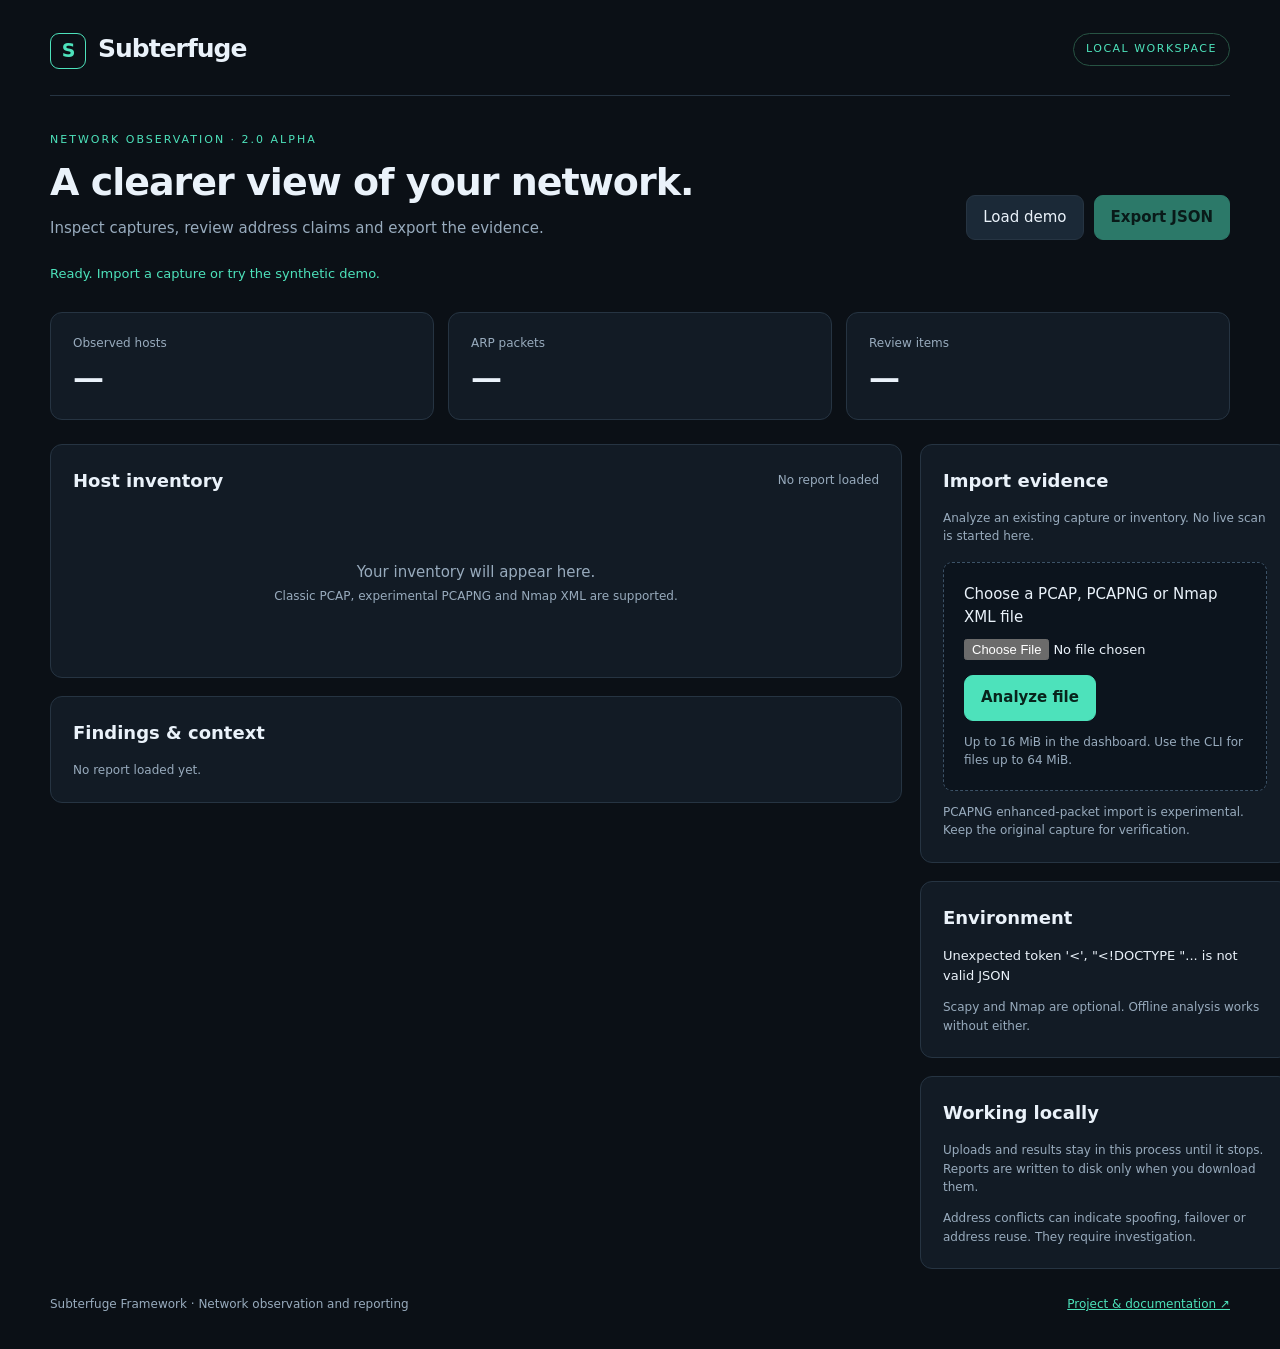
==== src/subterfuge/static/index.html @ 8271bf40 "feat: extend offline PCAPNG and passive name-resolution validation" ====
<!doctype html>
<html lang="en">
<head>
<meta charset="utf-8"><meta name="viewport" content="width=device-width,initial-scale=1">
<title>Subterfuge · Network workspace</title>
<style nonce="__TOKEN__">
:root{color-scheme:dark;--bg:#0b1016;--panel:#121b25;--line:#263442;--text:#eaf2fa;--muted:#98abbd;--accent:#4de2bb;--warn:#f4c26a}
*{box-sizing:border-box}body{margin:0;font:15px/1.55 system-ui,sans-serif;background:var(--bg);color:var(--text)}button,input{font:inherit}button,a{touch-action:manipulation}button{border:1px solid var(--line);border-radius:9px;padding:10px 16px;background:#1b2937;color:var(--text);cursor:pointer}button:hover{border-color:var(--accent)}button:disabled{opacity:.5;cursor:wait}button.primary{background:var(--accent);border-color:var(--accent);color:#08241c;font-weight:700}a{color:var(--accent)}button:focus-visible,a:focus-visible,input:focus-visible{outline:2px solid var(--accent);outline-offset:4px}.shell{max-width:1240px;margin:auto;padding:30px}header{display:flex;align-items:center;justify-content:space-between;gap:20px;padding-bottom:26px;border-bottom:1px solid var(--line)}.brand{font-size:25px;font-weight:800;letter-spacing:-1px}.mark{display:inline-grid;place-items:center;width:36px;height:36px;border:1px solid var(--accent);border-radius:9px;color:var(--accent);margin-right:12px;font-size:19px}.badge{font:11px/1.5 system-ui,sans-serif;letter-spacing:1.5px;color:var(--accent);border:1px solid #275343;border-radius:20px;padding:7px 12px}.intro{display:flex;align-items:flex-end;justify-content:space-between;gap:24px;margin:35px 0 24px}h1{font-size:clamp(26px,4vw,38px);line-height:1.18;letter-spacing:-1px;margin:0 0 12px}h2{font-size:18px;margin:0 0 14px}p{margin:0;color:var(--muted)}.eyebrow{font-size:11px;letter-spacing:2px;color:var(--accent);margin-bottom:12px}.actions{display:flex;gap:10px;flex-wrap:wrap}.metrics{display:grid;grid-template-columns:repeat(3,1fr);gap:14px;margin:24px 0}.metric,.panel{border:1px solid var(--line);background:var(--panel);border-radius:12px}.metric{padding:18px 22px}.metric span{color:var(--muted);font-size:12px}.metric strong{display:block;font-size:31px;line-height:1.5}.workspace{display:grid;grid-template-columns:1fr 310px;gap:18px}.panel{padding:22px}.stack{display:grid;gap:18px;align-content:start}.drop{border:1px dashed #3c5267;border-radius:9px;padding:20px;background:#0c141d;margin-top:16px}.drop input{max-width:100%;font-size:13px;margin:10px 0 15px}.note{font-size:12px;margin-top:12px}.section-head{display:flex;justify-content:space-between;align-items:center;gap:15px;margin-bottom:18px}.section-head h2{margin:0}.source{font-size:12px;color:var(--muted);overflow-wrap:anywhere}.table-wrap{overflow:auto}table{width:100%;border-collapse:collapse;text-align:left;font-size:13px}th{color:var(--muted);font-size:11px;letter-spacing:.7px;text-transform:uppercase;font-weight:500;border-bottom:1px solid var(--line);padding:12px 10px}td{border-bottom:1px solid #20303e;padding:14px 10px;vertical-align:top;overflow-wrap:anywhere}td:first-child{font-family:ui-monospace,monospace;color:var(--accent)}.empty{text-align:center;padding:48px 15px;color:var(--muted)}.finding{border-left:3px solid var(--warn);padding:12px 14px;background:#252419;border-radius:4px;margin-top:12px;font-size:13px}.finding p{margin-top:6px;font-size:12px}.health{font-size:13px;display:grid;gap:12px}.health div{display:flex;justify-content:space-between;gap:12px}.health span{color:var(--muted)}.health b{font-weight:500}.status{min-height:24px;font-size:13px;color:var(--accent);margin:14px 0}.status.error{color:#ff9b9b}.warning{font-size:12px;margin-top:10px;color:var(--warn)}footer{font-size:12px;color:var(--muted);margin:26px 0 5px;display:flex;justify-content:space-between;gap:15px}.hidden{display:none}.sub{font-size:12px;color:var(--muted)}
@media(max-width:840px){.workspace{grid-template-columns:1fr}.stack{grid-template-columns:1fr 1fr}.intro{align-items:flex-start;flex-direction:column}.shell{padding:20px}}
@media(max-width:540px){.stack{grid-template-columns:1fr}.metrics{gap:8px}.metric{padding:12px}.metric strong{font-size:25px}.badge{font-size:9px}.brand{font-size:21px}.mark{margin-right:7px}footer{flex-direction:column}}
</style>
</head>
<body>
<main class="shell">
<header><div class="brand"><span class="mark" aria-hidden="true">S</span>Subterfuge</div><span class="badge">LOCAL WORKSPACE</span></header>
<section class="intro"><div><div class="eyebrow">NETWORK OBSERVATION · 2.0 ALPHA</div><h1>A clearer view of your network.</h1><p>Inspect captures, review address claims and export the evidence.</p></div><div class="actions"><button id="demo">Load demo</button><button id="download" class="primary" disabled>Export JSON</button></div></section>
<div id="status" class="status" role="status" aria-live="polite">Ready. Import a capture or try the synthetic demo.</div>
<section class="metrics" aria-label="Report summary"><div class="metric"><span>Observed hosts</span><strong id="hosts">—</strong></div><div class="metric"><span id="activity-label">ARP packets</span><strong id="activity">—</strong></div><div class="metric"><span>Review items</span><strong id="findings-count">—</strong></div></section>
<div class="workspace">
<div class="stack">
<section class="panel"><div class="section-head"><h2>Host inventory</h2><span id="source" class="source">No report loaded</span></div><div class="table-wrap"><table id="inventory" class="hidden"><thead><tr><th>IP address</th><th>MAC address</th><th>Observation</th></tr></thead><tbody id="host-rows"></tbody></table></div><div id="empty" class="empty">Your inventory will appear here.<br><span class="sub">Classic PCAP, experimental PCAPNG and Nmap XML are supported.</span></div></section>
<section class="panel"><h2>Findings &amp; context</h2><p id="finding-empty" class="sub">No report loaded yet.</p><div id="finding-list"></div><div id="warnings"></div></section>
</div>
<aside class="stack">
<section class="panel"><h2>Import evidence</h2><p class="sub">Analyze an existing capture or inventory. No live scan is started here.</p><div class="drop"><label for="file">Choose a PCAP, PCAPNG or Nmap XML file</label><input id="file" type="file" accept=".pcap,.pcapng,.cap,.xml"><button id="analyze" class="primary">Analyze file</button><p class="note">Up to 16 MiB in the dashboard. Use the CLI for files up to 64 MiB.</p></div><p class="note">PCAPNG enhanced-packet import is experimental. Keep the original capture for verification.</p></section>
<section class="panel"><h2>Environment</h2><div class="health" id="health"><span>Checking local runtime…</span></div><p class="note">Scapy and Nmap are optional. Offline analysis works without either.</p></section>
<section class="panel"><h2>Working locally</h2><p class="sub">Uploads and results stay in this process until it stops. Reports are written to disk only when you download them.</p><p class="note">Address conflicts can indicate spoofing, failover or address reuse. They require investigation.</p></section>
</aside>
</div>
<footer><span>Subterfuge Framework · Network observation and reporting</span><a href="https://github.com/VIG-tekh-labs/Subterfuge-Framework" target="_blank" rel="noopener noreferrer">Project &amp; documentation ↗</a></footer>
</main>
<script nonce="__TOKEN__">
'use strict';
const token='__TOKEN__';
let currentReport=null;
const byId=id=>document.getElementById(id);
function status(message,error=false){byId('status').textContent=message;byId('status').classList.toggle('error',error)}
function node(tag,text,className){const element=document.createElement(tag);element.textContent=text;if(className)element.className=className;return element}
function render(report){
  currentReport=report;const hosts=report.hosts||[];const findings=report.findings||[];const inventory=report.kind==='nmap'||report.kind==='discovery';
  byId('hosts').textContent=hosts.length;byId('activity-label').textContent=inventory?'Open ports':'ARP packets';byId('activity').textContent=(inventory?report.stats.open_ports:report.stats.arp_packets)||0;byId('findings-count').textContent=findings.length;
  byId('source').textContent=report.source||'Report';byId('host-rows').replaceChildren();
  for(const host of hosts){const row=document.createElement('tr');const address=host.address||(host.addresses||[]).join(', ')||'Unknown';const ports=(host.ports||[]).filter(p=>p.state==='open').map(p=>`${p.port}/${p.protocol} ${p.service}`).join(', ');const observation=inventory?(ports||host.status):`${host.observations} ARP observations`;row.append(node('td',address),node('td',(host.mac_addresses||[]).join(', ')||'—'),node('td',observation||'—'));byId('host-rows').append(row)}
  byId('inventory').classList.toggle('hidden',!hosts.length);byId('empty').classList.toggle('hidden',Boolean(hosts.length));byId('empty').textContent='No complete host records were observed in this input.';
  byId('finding-list').replaceChildren();byId('finding-empty').textContent=findings.length?'Review the evidence and context below.':'No review items identified in this input. This does not prove the network is secure.';
  for(const finding of findings){const item=node('div',`${finding.address||''} · ${finding.message}`,'finding');item.append(node('p',finding.interpretation||''));byId('finding-list').append(item)}
  byId('warnings').replaceChildren();for(const warning of report.warnings||[])byId('warnings').append(node('p',warning,'warning'));
  byId('download').disabled=false;
}
async function request(path,options={}){const response=await fetch(path,options);const result=await response.json();if(!response.ok)throw new Error(result.error||'The request failed.');return result}
function busy(value){byId('demo').disabled=value;byId('analyze').disabled=value}
byId('analyze').addEventListener('click',async()=>{const file=byId('file').files[0];if(!file){status('Choose a capture or inventory file first.',true);return}if(file.size>16*1024*1024){status('The file exceeds 16 MiB. Use the CLI for larger files.',true);return}busy(true);status('Analyzing '+file.name+'…');try{const path=file.name.toLowerCase().endsWith('.xml')?'/api/import-nmap':'/api/analyze-pcap';const report=await request(path,{method:'POST',headers:{'X-Subterfuge-Token':token,'Content-Type':'application/octet-stream'},body:file});report.source=file.name;render(report);status('Analysis complete. Review the findings before drawing conclusions.')}catch(error){status(error.message,true)}finally{busy(false)}});
byId('demo').addEventListener('click',async()=>{busy(true);try{render(await request('/api/demo'));status('Synthetic demo loaded. No traffic was sent or captured.')}catch(error){status(error.message,true)}finally{busy(false)}});
byId('download').addEventListener('click',()=>{if(!currentReport)return;const blob=new Blob([JSON.stringify(currentReport,null,2)+'\n'],{type:'application/json'});const url=URL.createObjectURL(blob);const link=document.createElement('a');link.href=url;link.download='subterfuge-report.json';link.click();setTimeout(()=>URL.revokeObjectURL(url),1000)});
request('/api/doctor').then(info=>{byId('health').replaceChildren();for(const [label,value] of [['Python',info.python],['Interfaces',info.interfaces.length],['Scapy',info.scapy||'Not installed'],['Nmap',info.nmap?'Available':'Not installed']]){const row=document.createElement('div');row.append(node('span',label),node('b',String(value)));byId('health').append(row)}}).catch(error=>{byId('health').textContent=error.message});
request('/api/report').then(report=>{if(report.kind!=='empty'&&!currentReport)render(report)}).catch(()=>{});
</script>
</body>
</html>
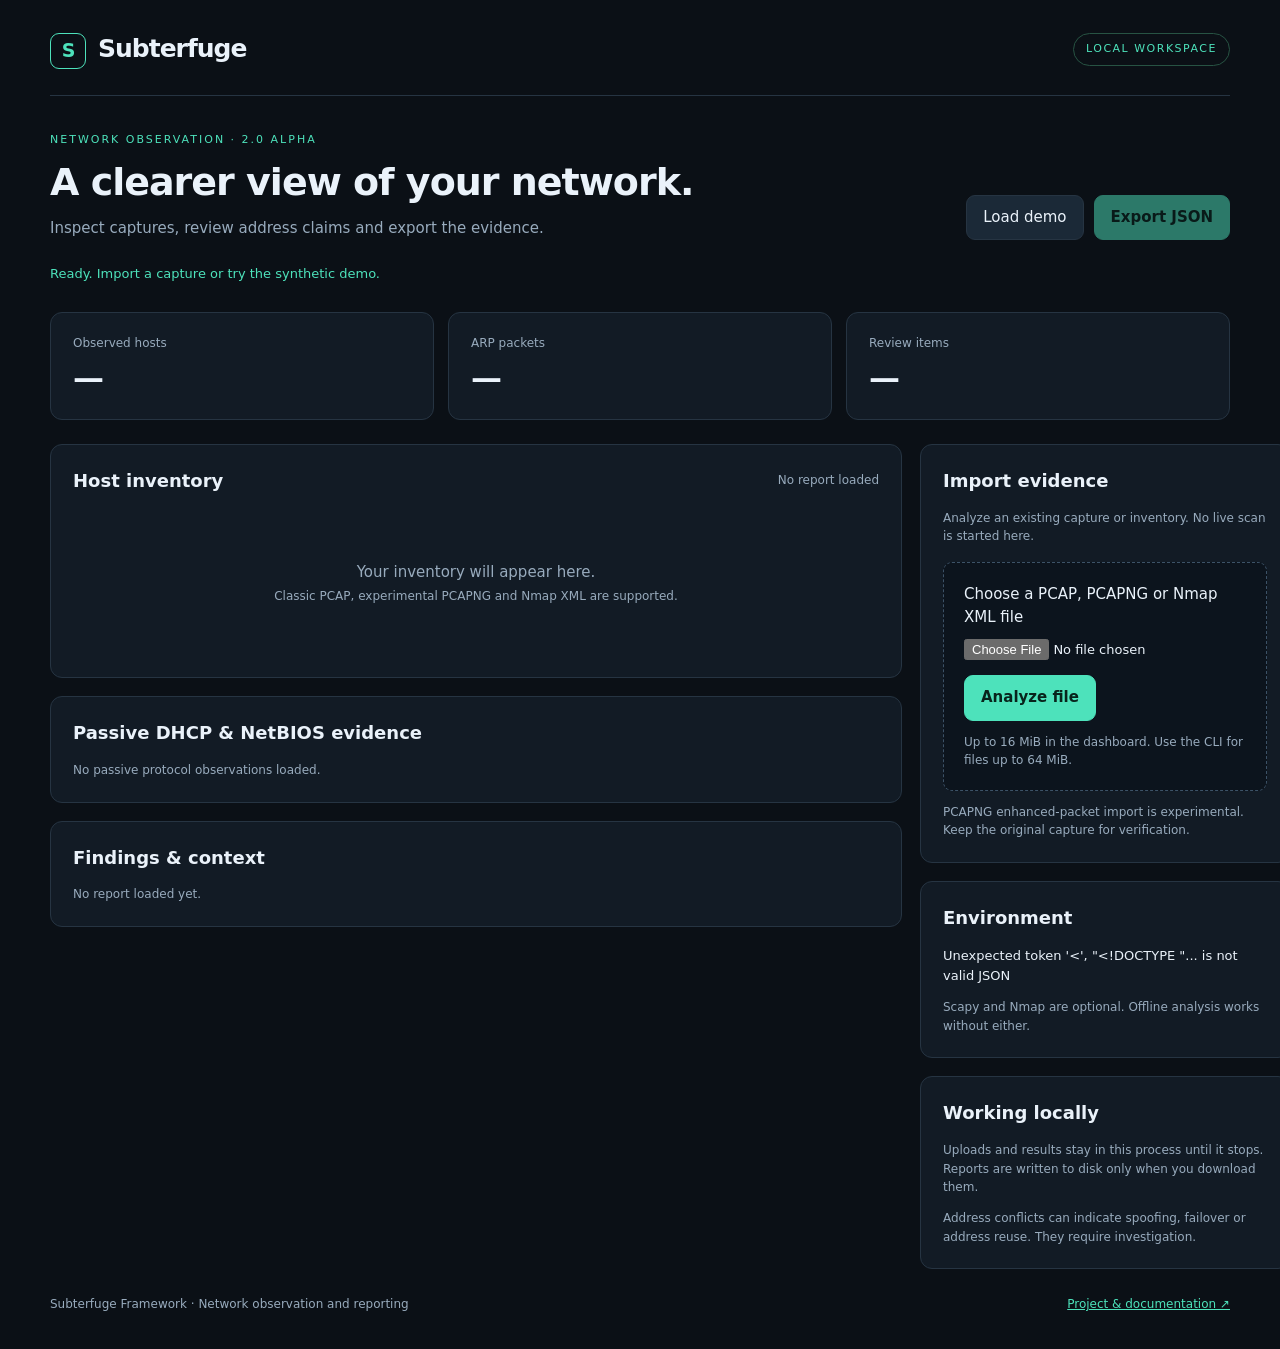
==== commit b0027fb3: "Modernize passive capture reporting; audit historical sources and remove tracked sensitive artifacts" ====
--- a/src/subterfuge/static/index.html
+++ b/src/subterfuge/static/index.html
@@ -19,6 +19,7 @@
 <div class="workspace">
 <div class="stack">
 <section class="panel"><div class="section-head"><h2>Host inventory</h2><span id="source" class="source">No report loaded</span></div><div class="table-wrap"><table id="inventory" class="hidden"><thead><tr><th>IP address</th><th>MAC address</th><th>Observation</th></tr></thead><tbody id="host-rows"></tbody></table></div><div id="empty" class="empty">Your inventory will appear here.<br><span class="sub">Classic PCAP, experimental PCAPNG and Nmap XML are supported.</span></div></section>
+<section class="panel" aria-labelledby="passive-heading"><h2 id="passive-heading">Passive DHCP &amp; NetBIOS evidence</h2><p id="passive-summary" class="sub">No passive protocol observations loaded.</p><div id="passive-list"></div></section>
 <section class="panel"><h2>Findings &amp; context</h2><p id="finding-empty" class="sub">No report loaded yet.</p><div id="finding-list"></div><div id="warnings"></div></section>
 </div>
 <aside class="stack">
@@ -42,6 +43,20 @@
   byId('source').textContent=report.source||'Report';byId('host-rows').replaceChildren();
   for(const host of hosts){const row=document.createElement('tr');const address=host.address||(host.addresses||[]).join(', ')||'Unknown';const ports=(host.ports||[]).filter(p=>p.state==='open').map(p=>`${p.port}/${p.protocol} ${p.service}`).join(', ');const observation=inventory?(ports||host.status):`${host.observations} ARP observations`;row.append(node('td',address),node('td',(host.mac_addresses||[]).join(', ')||'—'),node('td',observation||'—'));byId('host-rows').append(row)}
   byId('inventory').classList.toggle('hidden',!hosts.length);byId('empty').classList.toggle('hidden',Boolean(hosts.length));byId('empty').textContent='No complete host records were observed in this input.';
+  const passive=report.network_evidence||[];
+  byId('passive-summary').textContent=passive.length?
+    passive.length+' distinct DHCP/NetBIOS observation groups. Repeated messages are counted.':
+    'No complete DHCP/NetBIOS observations in this report.';
+  byId('passive-list').replaceChildren();
+  for(const item of passive){
+    const protocol=item.protocol==='dhcp'?'DHCP '+item.message_type:'NBNS '+item.name;
+    const context=item.protocol==='dhcp'?
+      'Server: '+(item.server_identifier||'unspecified')+(item.wpad_option_present?' · WPAD option present':''):
+      'Type: '+item.query_type+' · Name suffix: '+item.suffix;
+    const record=node('div',protocol+' · '+item.observations+' observed','finding');
+    record.append(node('p',context));
+    byId('passive-list').append(record);
+  }
   byId('finding-list').replaceChildren();byId('finding-empty').textContent=findings.length?'Review the evidence and context below.':'No review items identified in this input. This does not prove the network is secure.';
   for(const finding of findings){const item=node('div',`${finding.address||''} · ${finding.message}`,'finding');item.append(node('p',finding.interpretation||''));byId('finding-list').append(item)}
   byId('warnings').replaceChildren();for(const warning of report.warnings||[])byId('warnings').append(node('p',warning,'warning'));
@@ -56,4 +71,4 @@
 request('/api/report').then(report=>{if(report.kind!=='empty'&&!currentReport)render(report)}).catch(()=>{});
 </script>
 </body>
-</html>
+</html>
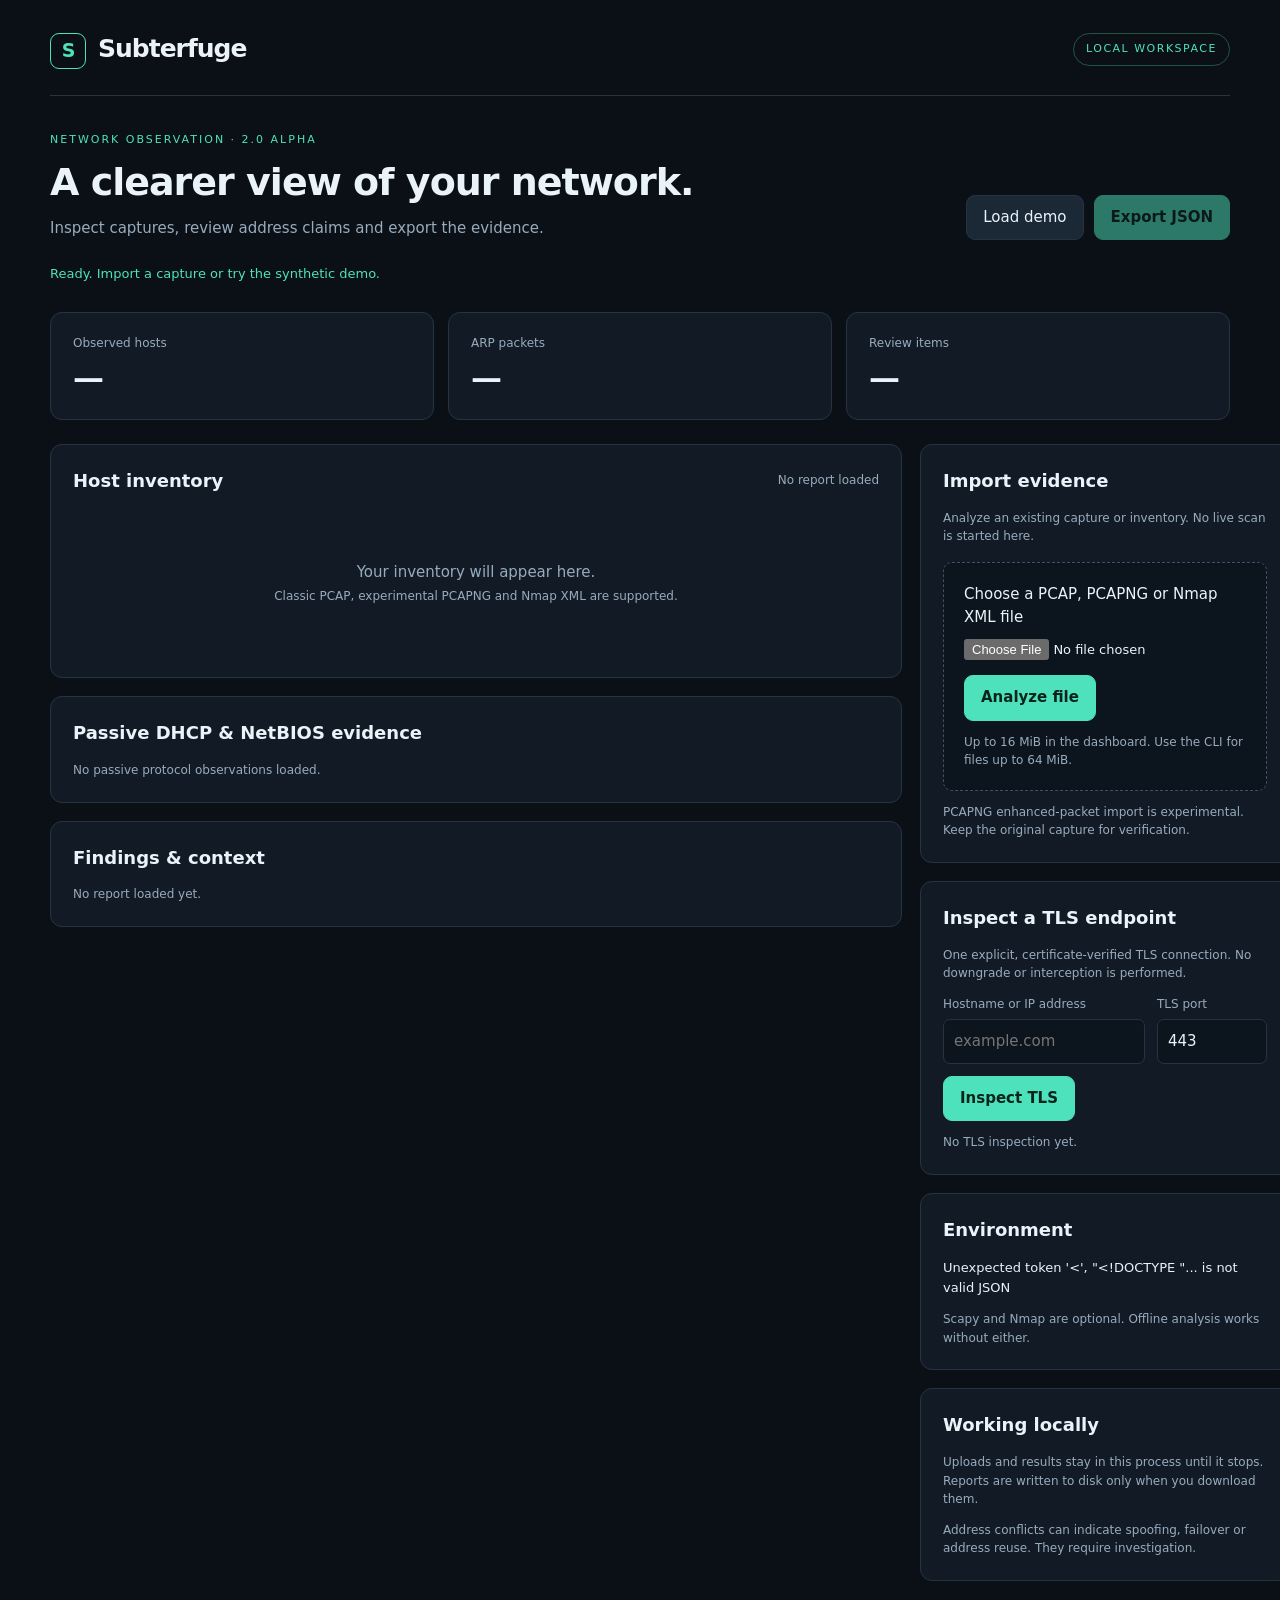
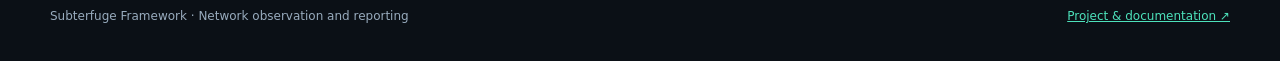
==== commit 9862b196: "feat: expose verified TLS inspection in local dashboard and advance alpha to 2.0.0a2" ====
--- a/src/subterfuge/static/index.html
+++ b/src/subterfuge/static/index.html
@@ -8,6 +8,7 @@
 *{box-sizing:border-box}body{margin:0;font:15px/1.55 system-ui,sans-serif;background:var(--bg);color:var(--text)}button,input{font:inherit}button,a{touch-action:manipulation}button{border:1px solid var(--line);border-radius:9px;padding:10px 16px;background:#1b2937;color:var(--text);cursor:pointer}button:hover{border-color:var(--accent)}button:disabled{opacity:.5;cursor:wait}button.primary{background:var(--accent);border-color:var(--accent);color:#08241c;font-weight:700}a{color:var(--accent)}button:focus-visible,a:focus-visible,input:focus-visible{outline:2px solid var(--accent);outline-offset:4px}.shell{max-width:1240px;margin:auto;padding:30px}header{display:flex;align-items:center;justify-content:space-between;gap:20px;padding-bottom:26px;border-bottom:1px solid var(--line)}.brand{font-size:25px;font-weight:800;letter-spacing:-1px}.mark{display:inline-grid;place-items:center;width:36px;height:36px;border:1px solid var(--accent);border-radius:9px;color:var(--accent);margin-right:12px;font-size:19px}.badge{font:11px/1.5 system-ui,sans-serif;letter-spacing:1.5px;color:var(--accent);border:1px solid #275343;border-radius:20px;padding:7px 12px}.intro{display:flex;align-items:flex-end;justify-content:space-between;gap:24px;margin:35px 0 24px}h1{font-size:clamp(26px,4vw,38px);line-height:1.18;letter-spacing:-1px;margin:0 0 12px}h2{font-size:18px;margin:0 0 14px}p{margin:0;color:var(--muted)}.eyebrow{font-size:11px;letter-spacing:2px;color:var(--accent);margin-bottom:12px}.actions{display:flex;gap:10px;flex-wrap:wrap}.metrics{display:grid;grid-template-columns:repeat(3,1fr);gap:14px;margin:24px 0}.metric,.panel{border:1px solid var(--line);background:var(--panel);border-radius:12px}.metric{padding:18px 22px}.metric span{color:var(--muted);font-size:12px}.metric strong{display:block;font-size:31px;line-height:1.5}.workspace{display:grid;grid-template-columns:1fr 310px;gap:18px}.panel{padding:22px}.stack{display:grid;gap:18px;align-content:start}.drop{border:1px dashed #3c5267;border-radius:9px;padding:20px;background:#0c141d;margin-top:16px}.drop input{max-width:100%;font-size:13px;margin:10px 0 15px}.note{font-size:12px;margin-top:12px}.section-head{display:flex;justify-content:space-between;align-items:center;gap:15px;margin-bottom:18px}.section-head h2{margin:0}.source{font-size:12px;color:var(--muted);overflow-wrap:anywhere}.table-wrap{overflow:auto}table{width:100%;border-collapse:collapse;text-align:left;font-size:13px}th{color:var(--muted);font-size:11px;letter-spacing:.7px;text-transform:uppercase;font-weight:500;border-bottom:1px solid var(--line);padding:12px 10px}td{border-bottom:1px solid #20303e;padding:14px 10px;vertical-align:top;overflow-wrap:anywhere}td:first-child{font-family:ui-monospace,monospace;color:var(--accent)}.empty{text-align:center;padding:48px 15px;color:var(--muted)}.finding{border-left:3px solid var(--warn);padding:12px 14px;background:#252419;border-radius:4px;margin-top:12px;font-size:13px}.finding p{margin-top:6px;font-size:12px}.health{font-size:13px;display:grid;gap:12px}.health div{display:flex;justify-content:space-between;gap:12px}.health span{color:var(--muted)}.health b{font-weight:500}.status{min-height:24px;font-size:13px;color:var(--accent);margin:14px 0}.status.error{color:#ff9b9b}.warning{font-size:12px;margin-top:10px;color:var(--warn)}footer{font-size:12px;color:var(--muted);margin:26px 0 5px;display:flex;justify-content:space-between;gap:15px}.hidden{display:none}.sub{font-size:12px;color:var(--muted)}
 @media(max-width:840px){.workspace{grid-template-columns:1fr}.stack{grid-template-columns:1fr 1fr}.intro{align-items:flex-start;flex-direction:column}.shell{padding:20px}}
 @media(max-width:540px){.stack{grid-template-columns:1fr}.metrics{gap:8px}.metric{padding:12px}.metric strong{font-size:25px}.badge{font-size:9px}.brand{font-size:21px}.mark{margin-right:7px}footer{flex-direction:column}}
+.tls-fields{display:grid;grid-template-columns:minmax(0,1fr) 110px;gap:12px;margin:12px 0}.tls-fields label{display:block;color:var(--muted);font-size:12px;margin-bottom:5px}.tls-fields input{width:100%;min-width:0;background:#0c141d;color:var(--text);border:1px solid var(--line);border-radius:7px;padding:10px}.tls-fields input:focus-visible{outline:2px solid var(--accent)}@media(max-width:540px){.tls-fields{grid-template-columns:1fr}}
 </style>
 </head>
 <body>
@@ -24,6 +25,7 @@
 </div>
 <aside class="stack">
 <section class="panel"><h2>Import evidence</h2><p class="sub">Analyze an existing capture or inventory. No live scan is started here.</p><div class="drop"><label for="file">Choose a PCAP, PCAPNG or Nmap XML file</label><input id="file" type="file" accept=".pcap,.pcapng,.cap,.xml"><button id="analyze" class="primary">Analyze file</button><p class="note">Up to 16 MiB in the dashboard. Use the CLI for files up to 64 MiB.</p></div><p class="note">PCAPNG enhanced-packet import is experimental. Keep the original capture for verification.</p></section>
+<section class="panel" aria-labelledby="tls-heading"><h2 id="tls-heading">Inspect a TLS endpoint</h2><p class="sub">One explicit, certificate-verified TLS connection. No downgrade or interception is performed.</p><div class="tls-fields"><div><label for="tls-host">Hostname or IP address</label><input id="tls-host" type="text" autocomplete="off" placeholder="example.com" maxlength="253"></div><div><label for="tls-port">TLS port</label><input id="tls-port" type="number" min="1" max="65535" value="443"></div></div><button id="tls-inspect" class="primary">Inspect TLS</button><p id="tls-status" class="note" role="status" aria-live="polite">No TLS inspection yet.</p></section>
 <section class="panel"><h2>Environment</h2><div class="health" id="health"><span>Checking local runtime…</span></div><p class="note">Scapy and Nmap are optional. Offline analysis works without either.</p></section>
 <section class="panel"><h2>Working locally</h2><p class="sub">Uploads and results stay in this process until it stops. Reports are written to disk only when you download them.</p><p class="note">Address conflicts can indicate spoofing, failover or address reuse. They require investigation.</p></section>
 </aside>
@@ -38,11 +40,11 @@
 function status(message,error=false){byId('status').textContent=message;byId('status').classList.toggle('error',error)}
 function node(tag,text,className){const element=document.createElement(tag);element.textContent=text;if(className)element.className=className;return element}
 function render(report){
-  currentReport=report;const hosts=report.hosts||[];const findings=report.findings||[];const inventory=report.kind==='nmap'||report.kind==='discovery';
-  byId('hosts').textContent=hosts.length;byId('activity-label').textContent=inventory?'Open ports':'ARP packets';byId('activity').textContent=(inventory?report.stats.open_ports:report.stats.arp_packets)||0;byId('findings-count').textContent=findings.length;
+  currentReport=report;const hosts=report.hosts||[];const findings=report.findings||[];const inventory=report.kind==='nmap'||report.kind==='discovery';const tls=report.kind==='tls';
+  byId('hosts').textContent=hosts.length;byId('activity-label').textContent=tls?'Verified TLS':inventory?'Open ports':'ARP packets';byId('activity').textContent=tls?(report.tls?.certificate_verified?1:0):((inventory?report.stats.open_ports:report.stats.arp_packets)||0);byId('findings-count').textContent=findings.length;
   byId('source').textContent=report.source||'Report';byId('host-rows').replaceChildren();
   for(const host of hosts){const row=document.createElement('tr');const address=host.address||(host.addresses||[]).join(', ')||'Unknown';const ports=(host.ports||[]).filter(p=>p.state==='open').map(p=>`${p.port}/${p.protocol} ${p.service}`).join(', ');const observation=inventory?(ports||host.status):`${host.observations} ARP observations`;row.append(node('td',address),node('td',(host.mac_addresses||[]).join(', ')||'—'),node('td',observation||'—'));byId('host-rows').append(row)}
-  byId('inventory').classList.toggle('hidden',!hosts.length);byId('empty').classList.toggle('hidden',Boolean(hosts.length));byId('empty').textContent='No complete host records were observed in this input.';
+  byId('inventory').classList.toggle('hidden',!hosts.length);byId('empty').classList.toggle('hidden',Boolean(hosts.length));byId('empty').textContent=tls?'TLS evidence is shown in the inspection panel and findings.':'No complete host records were observed in this input.';
   const passive=report.network_evidence||[];
   byId('passive-summary').textContent=passive.length?
     passive.length+' distinct DHCP/NetBIOS observation groups. Repeated messages are counted.':
@@ -67,6 +69,21 @@
 byId('analyze').addEventListener('click',async()=>{const file=byId('file').files[0];if(!file){status('Choose a capture or inventory file first.',true);return}if(file.size>16*1024*1024){status('The file exceeds 16 MiB. Use the CLI for larger files.',true);return}busy(true);status('Analyzing '+file.name+'…');try{const path=file.name.toLowerCase().endsWith('.xml')?'/api/import-nmap':'/api/analyze-pcap';const report=await request(path,{method:'POST',headers:{'X-Subterfuge-Token':token,'Content-Type':'application/octet-stream'},body:file});report.source=file.name;render(report);status('Analysis complete. Review the findings before drawing conclusions.')}catch(error){status(error.message,true)}finally{busy(false)}});
 byId('demo').addEventListener('click',async()=>{busy(true);try{render(await request('/api/demo'));status('Synthetic demo loaded. No traffic was sent or captured.')}catch(error){status(error.message,true)}finally{busy(false)}});
 byId('download').addEventListener('click',()=>{if(!currentReport)return;const blob=new Blob([JSON.stringify(currentReport,null,2)+'\n'],{type:'application/json'});const url=URL.createObjectURL(blob);const link=document.createElement('a');link.href=url;link.download='subterfuge-report.json';link.click();setTimeout(()=>URL.revokeObjectURL(url),1000)});
+byId('tls-inspect').addEventListener('click',async()=>{
+  const button=byId('tls-inspect');const result=byId('tls-status');
+  const host=byId('tls-host').value.trim();const port=Number(byId('tls-port').value);
+  if(!host||!Number.isInteger(port)||port<1||port>65535){result.textContent='Enter a hostname and port from 1 to 65535.';return}
+  button.disabled=true;result.textContent='Inspecting '+host+'…';
+  try{
+    const report=await request('/api/inspect-tls',{method:'POST',headers:{'X-Subterfuge-Token':token,'Content-Type':'application/json'},body:JSON.stringify({host,port,timeout:10})});
+    render(report);
+    const info=report.tls||{};
+    result.textContent=info.certificate_verified?'Verified '+(info.negotiated_version||'TLS')+' connection to '+host+':'+port+'.':
+      'Certificate could not be verified for '+host+':'+port+'. Review the findings.';
+    status('TLS inspection complete. Review the certificate-verification result.');
+  }catch(error){result.textContent=error.message;status(error.message,true)}
+  finally{button.disabled=false}
+});
 request('/api/doctor').then(info=>{byId('health').replaceChildren();for(const [label,value] of [['Python',info.python],['Interfaces',info.interfaces.length],['Scapy',info.scapy||'Not installed'],['Nmap',info.nmap?'Available':'Not installed']]){const row=document.createElement('div');row.append(node('span',label),node('b',String(value)));byId('health').append(row)}}).catch(error=>{byId('health').textContent=error.message});
 request('/api/report').then(report=>{if(report.kind!=='empty'&&!currentReport)render(report)}).catch(()=>{});
 </script>
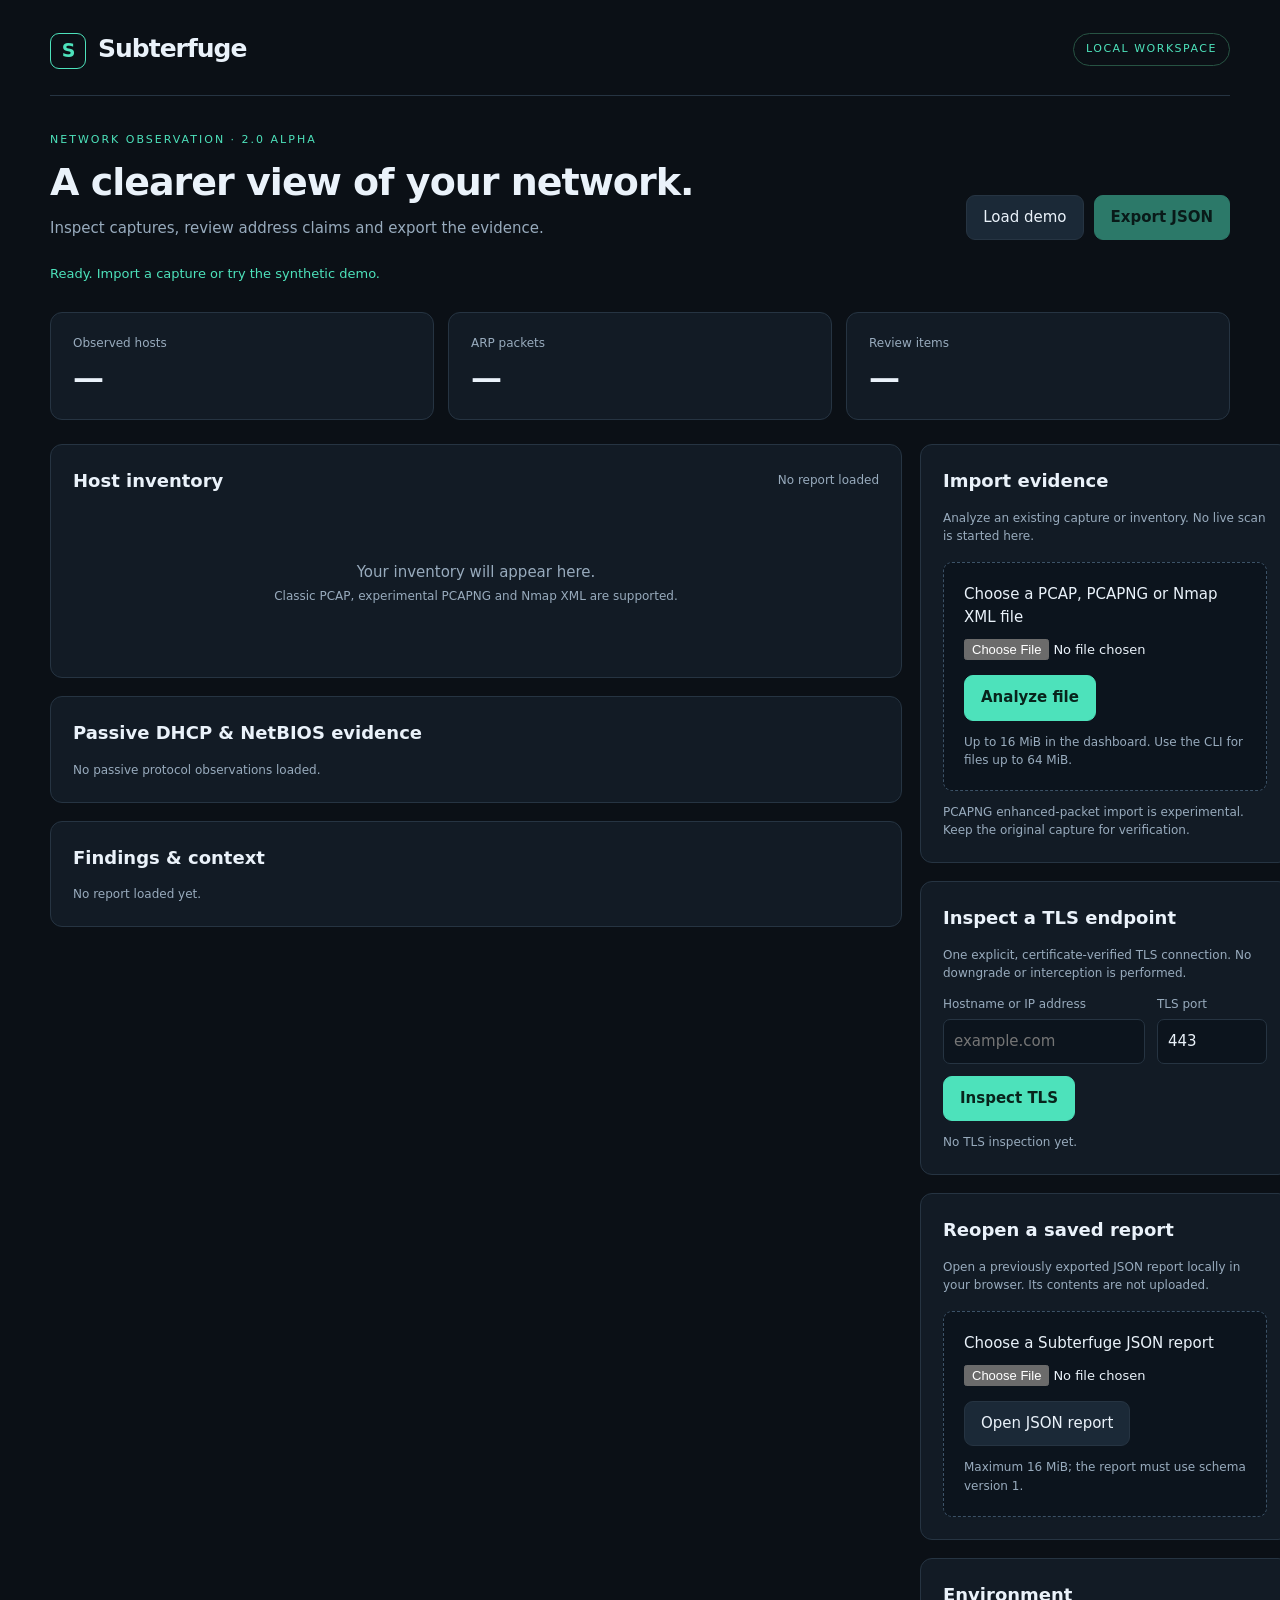
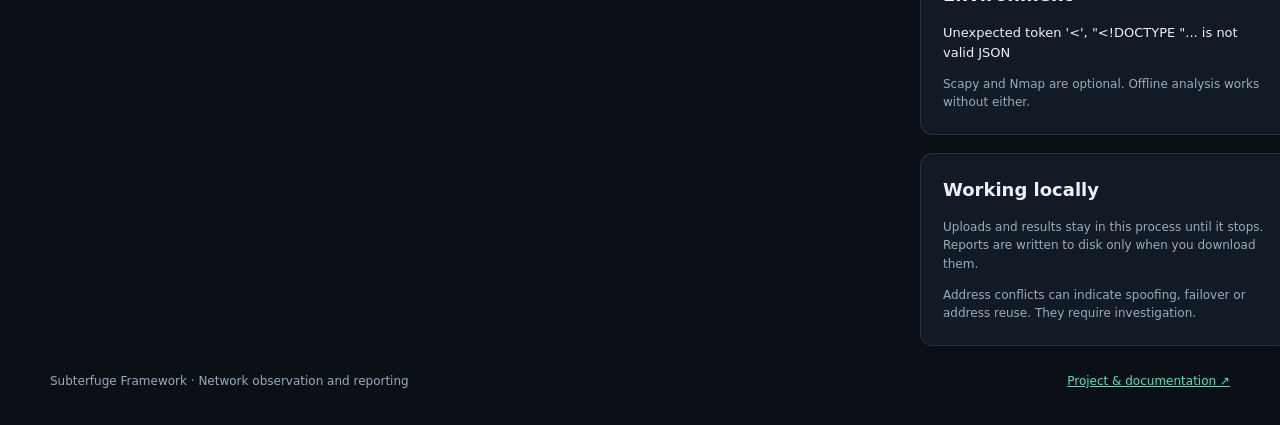
==== commit 1b584b4a: "feat: reopen saved JSON audit reports locally with strict browser validation" ====
--- a/src/subterfuge/static/index.html
+++ b/src/subterfuge/static/index.html
@@ -26,6 +26,7 @@
 <aside class="stack">
 <section class="panel"><h2>Import evidence</h2><p class="sub">Analyze an existing capture or inventory. No live scan is started here.</p><div class="drop"><label for="file">Choose a PCAP, PCAPNG or Nmap XML file</label><input id="file" type="file" accept=".pcap,.pcapng,.cap,.xml"><button id="analyze" class="primary">Analyze file</button><p class="note">Up to 16 MiB in the dashboard. Use the CLI for files up to 64 MiB.</p></div><p class="note">PCAPNG enhanced-packet import is experimental. Keep the original capture for verification.</p></section>
 <section class="panel" aria-labelledby="tls-heading"><h2 id="tls-heading">Inspect a TLS endpoint</h2><p class="sub">One explicit, certificate-verified TLS connection. No downgrade or interception is performed.</p><div class="tls-fields"><div><label for="tls-host">Hostname or IP address</label><input id="tls-host" type="text" autocomplete="off" placeholder="example.com" maxlength="253"></div><div><label for="tls-port">TLS port</label><input id="tls-port" type="number" min="1" max="65535" value="443"></div></div><button id="tls-inspect" class="primary">Inspect TLS</button><p id="tls-status" class="note" role="status" aria-live="polite">No TLS inspection yet.</p></section>
+<section class="panel" aria-labelledby="open-report-heading"><h2 id="open-report-heading">Reopen a saved report</h2><p class="sub">Open a previously exported JSON report locally in your browser. Its contents are not uploaded.</p><div class="drop"><label for="report-file">Choose a Subterfuge JSON report</label><input id="report-file" type="file" accept=".json,application/json"><button id="load-report">Open JSON report</button><p class="note">Maximum 16 MiB; the report must use schema version 1.</p></div></section>
 <section class="panel"><h2>Environment</h2><div class="health" id="health"><span>Checking local runtime…</span></div><p class="note">Scapy and Nmap are optional. Offline analysis works without either.</p></section>
 <section class="panel"><h2>Working locally</h2><p class="sub">Uploads and results stay in this process until it stops. Reports are written to disk only when you download them.</p><p class="note">Address conflicts can indicate spoofing, failover or address reuse. They require investigation.</p></section>
 </aside>
@@ -39,8 +40,26 @@
 const byId=id=>document.getElementById(id);
 function status(message,error=false){byId('status').textContent=message;byId('status').classList.toggle('error',error)}
 function node(tag,text,className){const element=document.createElement(tag);element.textContent=text;if(className)element.className=className;return element}
+function validateImportedReport(report){
+  const object=value=>value!==null&&typeof value==='object'&&!Array.isArray(value);
+  if(!object(report)||report.schema_version!==1||typeof report.kind!=='string'||!object(report.stats)||
+     !Array.isArray(report.hosts)||!Array.isArray(report.findings)||!Array.isArray(report.warnings)||
+     report.hosts.length>10000||report.findings.length>10000||report.warnings.length>10000||
+     !Array.isArray(report.network_evidence||[])||(report.network_evidence||[]).length>1024){
+    throw new Error('Invalid or unsupported Subterfuge report structure.');
+  }
+  for(const host of report.hosts){
+    if(!object(host)||!Array.isArray(host.mac_addresses||[])||!Array.isArray(host.addresses||[])||
+       !Array.isArray(host.ports||[]))throw new Error('Invalid host structure in saved report.');
+  }
+  if(report.findings.some(f=>!object(f))||report.warnings.some(w=>typeof w!=='string')||
+     (report.network_evidence||[]).some(item=>!object(item))){
+    throw new Error('Invalid findings or observations in saved report.');
+  }
+  return report;
+}
 function render(report){
-  currentReport=report;const hosts=report.hosts||[];const findings=report.findings||[];const inventory=report.kind==='nmap'||report.kind==='discovery';const tls=report.kind==='tls';
+  currentReport=report;const hosts=report.hosts||[];const findings=report.findings||[];const inventory=report.kind==='nmap'||report.kind==='discovery'||report.kind==='service_scan';const tls=report.kind==='tls';
   byId('hosts').textContent=hosts.length;byId('activity-label').textContent=tls?'Verified TLS':inventory?'Open ports':'ARP packets';byId('activity').textContent=tls?(report.tls?.certificate_verified?1:0):((inventory?report.stats.open_ports:report.stats.arp_packets)||0);byId('findings-count').textContent=findings.length;
   byId('source').textContent=report.source||'Report';byId('host-rows').replaceChildren();
   for(const host of hosts){const row=document.createElement('tr');const address=host.address||(host.addresses||[]).join(', ')||'Unknown';const ports=(host.ports||[]).filter(p=>p.state==='open').map(p=>`${p.port}/${p.protocol} ${p.service}`).join(', ');const observation=inventory?(ports||host.status):`${host.observations} ARP observations`;row.append(node('td',address),node('td',(host.mac_addresses||[]).join(', ')||'—'),node('td',observation||'—'));byId('host-rows').append(row)}
@@ -67,6 +86,18 @@
 async function request(path,options={}){const response=await fetch(path,options);const result=await response.json();if(!response.ok)throw new Error(result.error||'The request failed.');return result}
 function busy(value){byId('demo').disabled=value;byId('analyze').disabled=value}
 byId('analyze').addEventListener('click',async()=>{const file=byId('file').files[0];if(!file){status('Choose a capture or inventory file first.',true);return}if(file.size>16*1024*1024){status('The file exceeds 16 MiB. Use the CLI for larger files.',true);return}busy(true);status('Analyzing '+file.name+'…');try{const path=file.name.toLowerCase().endsWith('.xml')?'/api/import-nmap':'/api/analyze-pcap';const report=await request(path,{method:'POST',headers:{'X-Subterfuge-Token':token,'Content-Type':'application/octet-stream'},body:file});report.source=file.name;render(report);status('Analysis complete. Review the findings before drawing conclusions.')}catch(error){status(error.message,true)}finally{busy(false)}});
+byId('load-report').addEventListener('click',async()=>{
+  const file=byId('report-file').files[0];
+  if(!file){status('Select a saved Subterfuge JSON report first.',true);return}
+  if(!file.size||file.size>16*1024*1024){status('Saved report must be between 1 byte and 16 MiB.',true);return}
+  const button=byId('load-report');button.disabled=true;
+  try{
+    const saved=validateImportedReport(JSON.parse(await file.text()));
+    render(saved);
+    status('Saved report opened locally. No upload was performed.');
+  }catch(error){status(error instanceof SyntaxError?'Invalid JSON report.':error.message,true)}
+  finally{button.disabled=false}
+});
 byId('demo').addEventListener('click',async()=>{busy(true);try{render(await request('/api/demo'));status('Synthetic demo loaded. No traffic was sent or captured.')}catch(error){status(error.message,true)}finally{busy(false)}});
 byId('download').addEventListener('click',()=>{if(!currentReport)return;const blob=new Blob([JSON.stringify(currentReport,null,2)+'\n'],{type:'application/json'});const url=URL.createObjectURL(blob);const link=document.createElement('a');link.href=url;link.download='subterfuge-report.json';link.click();setTimeout(()=>URL.revokeObjectURL(url),1000)});
 byId('tls-inspect').addEventListener('click',async()=>{
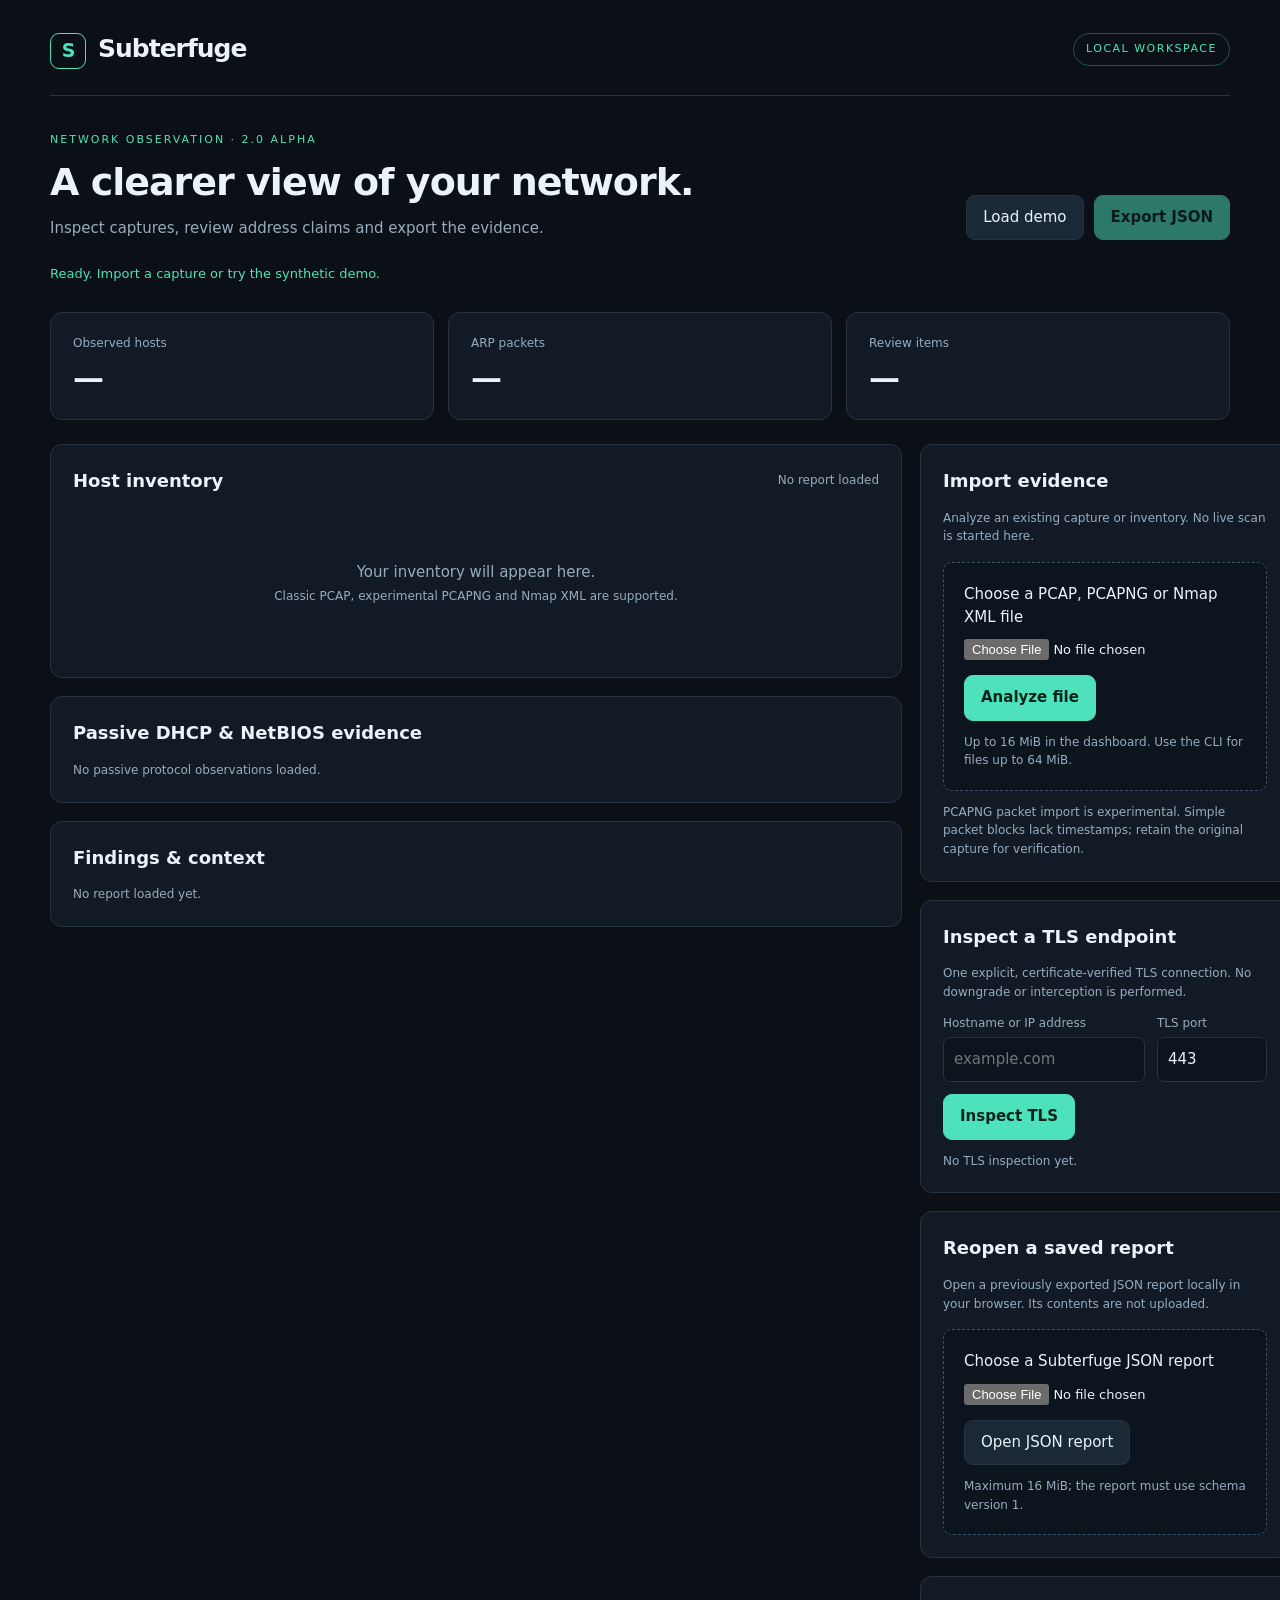
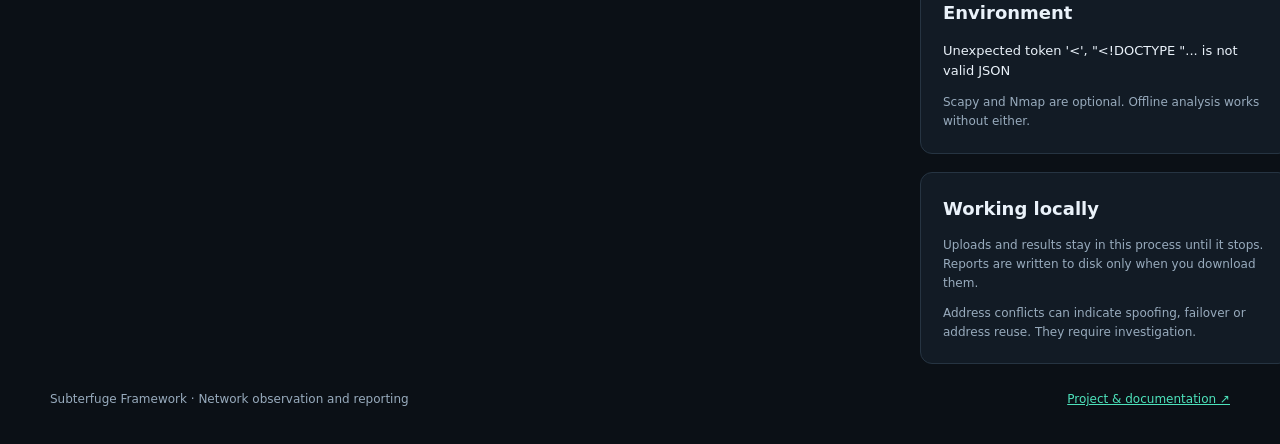
==== commit 2c98996b: "docs(ui): clarify experimental PCAPNG timestamps" ====
--- a/src/subterfuge/static/index.html
+++ b/src/subterfuge/static/index.html
@@ -24,7 +24,7 @@
 <section class="panel"><h2>Findings &amp; context</h2><p id="finding-empty" class="sub">No report loaded yet.</p><div id="finding-list"></div><div id="warnings"></div></section>
 </div>
 <aside class="stack">
-<section class="panel"><h2>Import evidence</h2><p class="sub">Analyze an existing capture or inventory. No live scan is started here.</p><div class="drop"><label for="file">Choose a PCAP, PCAPNG or Nmap XML file</label><input id="file" type="file" accept=".pcap,.pcapng,.cap,.xml"><button id="analyze" class="primary">Analyze file</button><p class="note">Up to 16 MiB in the dashboard. Use the CLI for files up to 64 MiB.</p></div><p class="note">PCAPNG enhanced-packet import is experimental. Keep the original capture for verification.</p></section>
+<section class="panel"><h2>Import evidence</h2><p class="sub">Analyze an existing capture or inventory. No live scan is started here.</p><div class="drop"><label for="file">Choose a PCAP, PCAPNG or Nmap XML file</label><input id="file" type="file" accept=".pcap,.pcapng,.cap,.xml"><button id="analyze" class="primary">Analyze file</button><p class="note">Up to 16 MiB in the dashboard. Use the CLI for files up to 64 MiB.</p></div><p class="note">PCAPNG packet import is experimental. Simple packet blocks lack timestamps; retain the original capture for verification.</p></section>
 <section class="panel" aria-labelledby="tls-heading"><h2 id="tls-heading">Inspect a TLS endpoint</h2><p class="sub">One explicit, certificate-verified TLS connection. No downgrade or interception is performed.</p><div class="tls-fields"><div><label for="tls-host">Hostname or IP address</label><input id="tls-host" type="text" autocomplete="off" placeholder="example.com" maxlength="253"></div><div><label for="tls-port">TLS port</label><input id="tls-port" type="number" min="1" max="65535" value="443"></div></div><button id="tls-inspect" class="primary">Inspect TLS</button><p id="tls-status" class="note" role="status" aria-live="polite">No TLS inspection yet.</p></section>
 <section class="panel" aria-labelledby="open-report-heading"><h2 id="open-report-heading">Reopen a saved report</h2><p class="sub">Open a previously exported JSON report locally in your browser. Its contents are not uploaded.</p><div class="drop"><label for="report-file">Choose a Subterfuge JSON report</label><input id="report-file" type="file" accept=".json,application/json"><button id="load-report">Open JSON report</button><p class="note">Maximum 16 MiB; the report must use schema version 1.</p></div></section>
 <section class="panel"><h2>Environment</h2><div class="health" id="health"><span>Checking local runtime…</span></div><p class="note">Scapy and Nmap are optional. Offline analysis works without either.</p></section>
